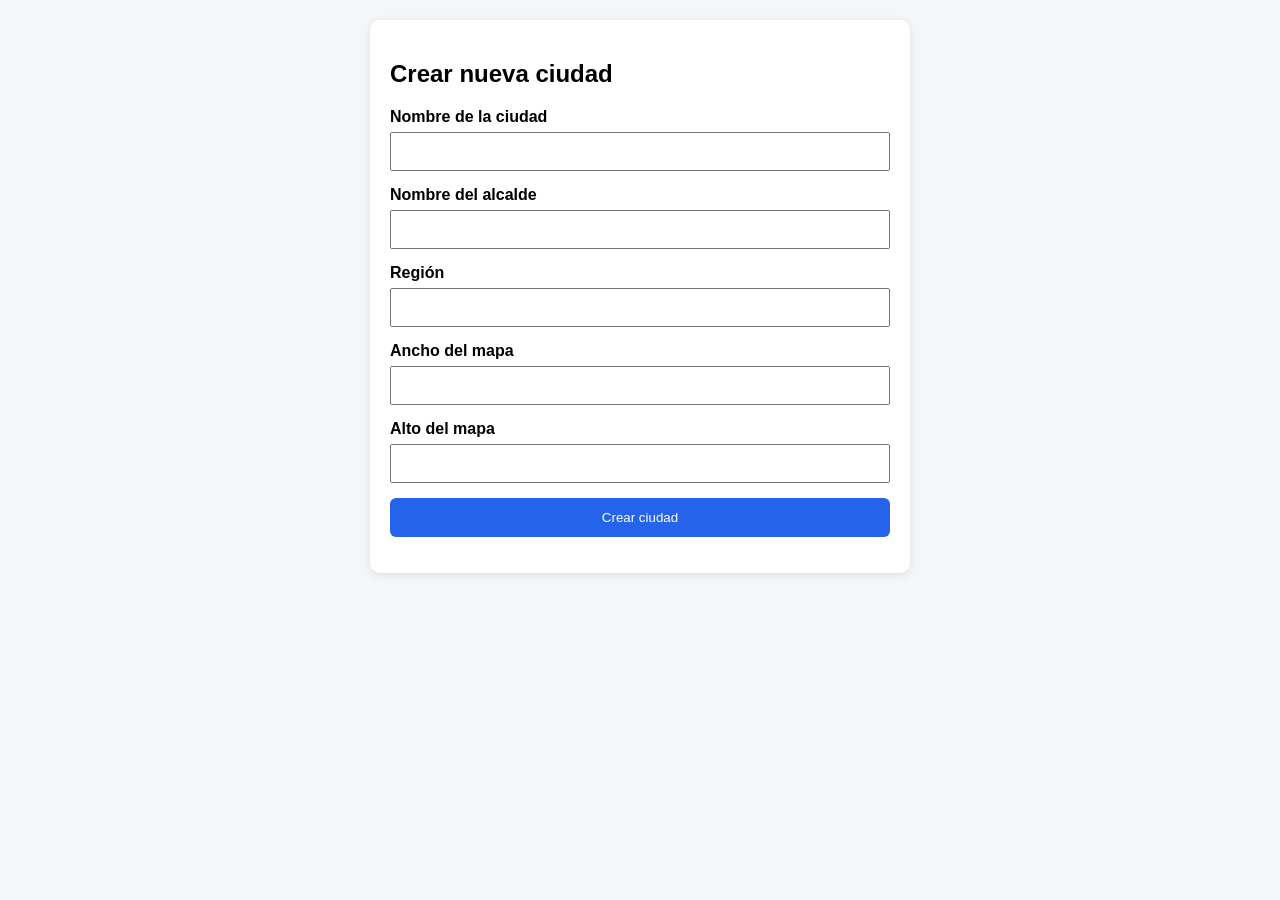
==== index.html @ 85f873ea "parametrización de ciudades" ====
<!DOCTYPE html>
<html lang="es">
<head>
    <meta charset="UTF-8">
    <title>Crear Ciudad</title>
    <link rel="stylesheet" href="./presentacion/estilos/ciudad.css">
</head>
<body>
    <section class="formulario-ciudad">
        <h1>Crear nueva ciudad</h1>

        <form id="formCrearCiudad">
            <div>
                <label for="nombreCiudad">Nombre de la ciudad</label>
                <input type="text" id="nombreCiudad" name="nombreCiudad" maxlength="50" required>
            </div>

            <div>
                <label for="nombreAlcalde">Nombre del alcalde</label>
                <input type="text" id="nombreAlcalde" name="nombreAlcalde" maxlength="50" required>
            </div>

            <div>
                <label for="region">Región</label>
                <input type="text" id="region" name="region" required>
            </div>

            <div>
                <label for="anchoMapa">Ancho del mapa</label>
                <input type="number" id="anchoMapa" name="anchoMapa" min="15" max="30" required>
            </div>

            <div>
                <label for="altoMapa">Alto del mapa</label>
                <input type="number" id="altoMapa" name="altoMapa" min="15" max="30" required>
            </div>

            <button type="submit">Crear ciudad</button>
        </form>

        <p id="mensaje"></p>
    </section>

    <script type="module" src="./presentacion/vistas/index.js"></script>
</body>
</html>
---- presentacion/estilos/ciudad.css ----
body {
    font-family: Arial, sans-serif;
    background-color: #f4f6f8;
    margin: 0;
    padding: 20px;
}

.formulario-ciudad {
    max-width: 500px;
    margin: 0 auto;
    background-color: white;
    padding: 20px;
    border-radius: 10px;
    box-shadow: 0 2px 8px rgba(0, 0, 0, 0.1);
}

.formulario-ciudad h1 {
    margin-bottom: 20px;
}

.formulario-ciudad div {
    margin-bottom: 15px;
}

.formulario-ciudad label {
    display: block;
    margin-bottom: 6px;
    font-weight: bold;
}

.formulario-ciudad input {
    width: 100%;
    padding: 10px;
    box-sizing: border-box;
}

.formulario-ciudad button {
    width: 100%;
    padding: 12px;
    background-color: #2563eb;
    color: white;
    border: none;
    border-radius: 6px;
    cursor: pointer;
}

.formulario-ciudad button:hover {
    background-color: #1d4ed8;
}

#mensaje {
    margin-top: 15px;
    font-weight: bold;
}
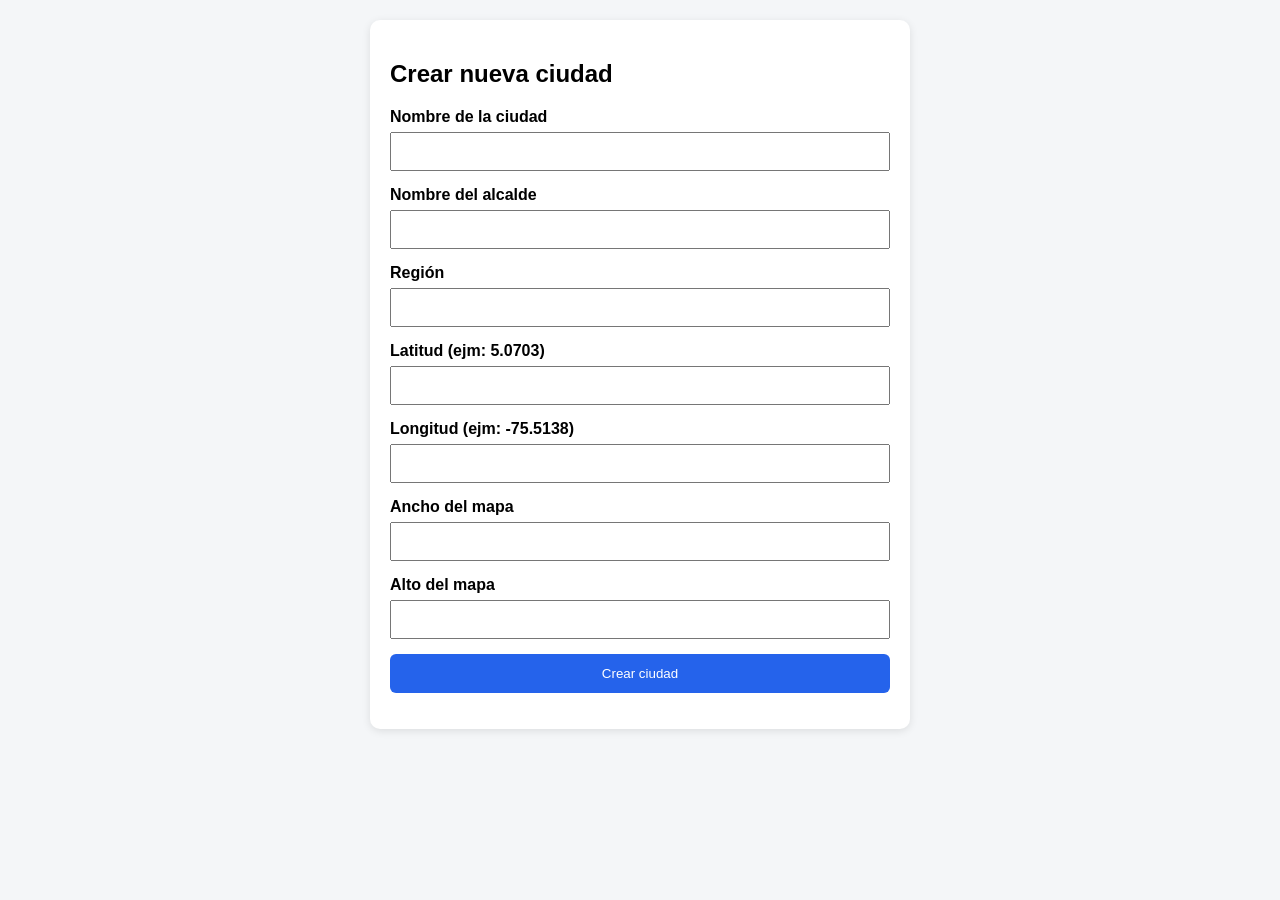
==== commit 26142f0d: "Actualizo todos los cambios" ====
--- a/index.html
+++ b/index.html
@@ -26,6 +26,16 @@
             </div>
 
             <div>
+                <label for="latitud">Latitud (ejm: 5.0703)</label>
+                <input type="number" id="latitud" name="latitud" step="any" required>
+            </div>
+
+            <div>
+                <label for="longitud">Longitud (ejm: -75.5138)</label>
+                <input type="number" id="longitud" name="longitud" step="any" required>
+            </div>
+
+            <div>
                 <label for="anchoMapa">Ancho del mapa</label>
                 <input type="number" id="anchoMapa" name="anchoMapa" min="15" max="30" required>
             </div>
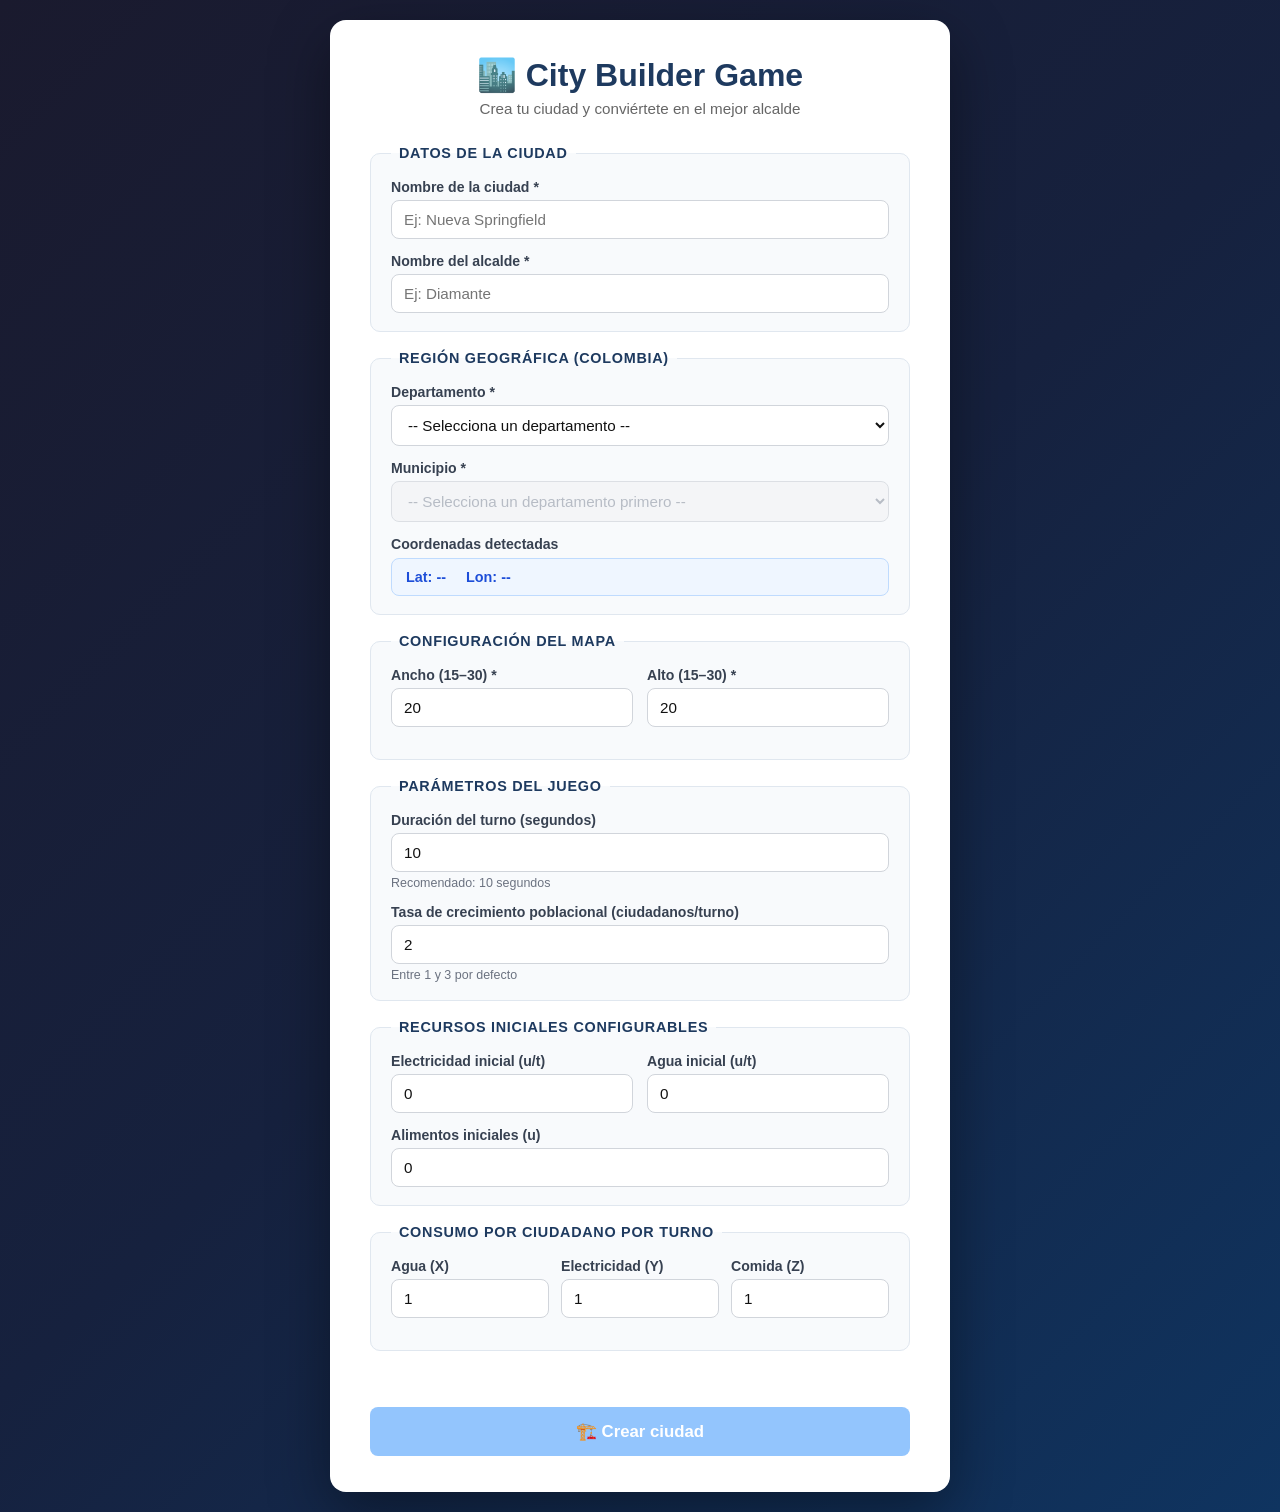
==== commit d08d8343: "Actualización" ====
--- a/index.html
+++ b/index.html
@@ -2,55 +2,167 @@
 <html lang="es">
 <head>
     <meta charset="UTF-8">
-    <title>Crear Ciudad</title>
+    <meta name="viewport" content="width=device-width, initial-scale=1.0">
+    <title>City Builder Game</title>
     <link rel="stylesheet" href="./presentacion/estilos/ciudad.css">
 </head>
 <body>
-    <section class="formulario-ciudad">
-        <h1>Crear nueva ciudad</h1>
 
-        <form id="formCrearCiudad">
-            <div>
-                <label for="nombreCiudad">Nombre de la ciudad</label>
-                <input type="text" id="nombreCiudad" name="nombreCiudad" maxlength="50" required>
+    <!-- Modal: continuar partida guardada -->
+    <div id="modal-continuar" class="modal-overlay oculto">
+        <div class="modal-caja">
+            <h2>¡Partida guardada encontrada!</h2>
+            <p id="modal-info-partida"></p>
+            <div class="modal-botones">
+                <button id="btn-continuar-partida" class="btn-primario">Continuar partida</button>
+                <button id="btn-nueva-partida" class="btn-secundario">Nueva ciudad</button>
+            </div>
+        </div>
+    </div>
+
+    <main class="pagina-inicio">
+        <div class="formulario-ciudad">
+            <div class="formulario-header">
+                <h1>🏙️ City Builder Game</h1>
+                <p class="subtitulo">Crea tu ciudad y conviértete en el mejor alcalde</p>
             </div>
 
-            <div>
-                <label for="nombreAlcalde">Nombre del alcalde</label>
-                <input type="text" id="nombreAlcalde" name="nombreAlcalde" maxlength="50" required>
-            </div>
+            <form id="formCrearCiudad" novalidate>
 
-            <div>
-                <label for="region">Región</label>
-                <input type="text" id="region" name="region" required>
-            </div>
+                <!-- SECCIÓN: Datos básicos -->
+                <fieldset class="seccion-form">
+                    <legend>Datos de la ciudad</legend>
 
-            <div>
-                <label for="latitud">Latitud (ejm: 5.0703)</label>
-                <input type="number" id="latitud" name="latitud" step="any" required>
-            </div>
+                    <div class="campo">
+                        <label for="nombreCiudad">Nombre de la ciudad *</label>
+                        <input type="text" id="nombreCiudad" maxlength="50"
+                               placeholder="Ej: Nueva Springfield" required>
+                    </div>
 
-            <div>
-                <label for="longitud">Longitud (ejm: -75.5138)</label>
-                <input type="number" id="longitud" name="longitud" step="any" required>
-            </div>
+                    <div class="campo">
+                        <label for="nombreAlcalde">Nombre del alcalde *</label>
+                        <input type="text" id="nombreAlcalde" maxlength="50"
+                               placeholder="Ej: Diamante" required>
+                    </div>
+                </fieldset>
 
-            <div>
-                <label for="anchoMapa">Ancho del mapa</label>
-                <input type="number" id="anchoMapa" name="anchoMapa" min="15" max="30" required>
-            </div>
+                <!-- SECCIÓN: Región geográfica -->
+                <fieldset class="seccion-form">
+                    <legend>Región geográfica (Colombia)</legend>
 
-            <div>
-                <label for="altoMapa">Alto del mapa</label>
-                <input type="number" id="altoMapa" name="altoMapa" min="15" max="30" required>
-            </div>
+                    <div class="campo">
+                        <label for="selectDepartamento">Departamento *</label>
+                        <select id="selectDepartamento" required>
+                            <option value="">-- Cargando departamentos... --</option>
+                        </select>
+                    </div>
 
-            <button type="submit">Crear ciudad</button>
-        </form>
+                    <div class="campo">
+                        <label for="selectMunicipio">Municipio *</label>
+                        <select id="selectMunicipio" required disabled>
+                            <option value="">-- Selecciona un departamento primero --</option>
+                        </select>
+                    </div>
 
-        <p id="mensaje"></p>
-    </section>
+                    <div class="campo coordenadas-preview">
+                        <label>Coordenadas detectadas</label>
+                        <div id="coordenadas-info" class="coordenadas-info">
+                            <span id="lat-display">Lat: --</span>
+                            <span id="lon-display">Lon: --</span>
+                        </div>
+                        <input type="hidden" id="region">
+                        <input type="hidden" id="latitud">
+                        <input type="hidden" id="longitud">
+                    </div>
+                </fieldset>
 
-    <script type="module" src="./presentacion/vistas/index.js"></script>
+                <!-- SECCIÓN: Mapa -->
+                <fieldset class="seccion-form">
+                    <legend>Configuración del mapa</legend>
+
+                    <div class="campos-dobles">
+                        <div class="campo">
+                            <label for="anchoMapa">Ancho (15–30) *</label>
+                            <input type="number" id="anchoMapa" min="15" max="30"
+                                   value="20" required>
+                        </div>
+                        <div class="campo">
+                            <label for="altoMapa">Alto (15–30) *</label>
+                            <input type="number" id="altoMapa" min="15" max="30"
+                                   value="20" required>
+                        </div>
+                    </div>
+                </fieldset>
+
+                <!-- SECCIÓN: Parámetros del juego -->
+                <fieldset class="seccion-form">
+                    <legend>Parámetros del juego</legend>
+
+                    <div class="campo">
+                        <label for="duracionTurno">Duración del turno (segundos)</label>
+                        <input type="number" id="duracionTurno" min="5" max="120"
+                               value="10">
+                        <span class="campo-ayuda">Recomendado: 10 segundos</span>
+                    </div>
+
+                    <div class="campo">
+                        <label for="tasaCrecimiento">Tasa de crecimiento poblacional (ciudadanos/turno)</label>
+                        <input type="number" id="tasaCrecimiento" min="1" max="10"
+                               value="2">
+                        <span class="campo-ayuda">Entre 1 y 3 por defecto</span>
+                    </div>
+                </fieldset>
+
+                <!-- SECCIÓN: Recursos iniciales -->
+                <fieldset class="seccion-form">
+                    <legend>Recursos iniciales configurables</legend>
+
+                    <div class="campos-dobles">
+                        <div class="campo">
+                            <label for="electricidadInicial">Electricidad inicial (u/t)</label>
+                            <input type="number" id="electricidadInicial" min="0" value="0">
+                        </div>
+                        <div class="campo">
+                            <label for="aguaInicial">Agua inicial (u/t)</label>
+                            <input type="number" id="aguaInicial" min="0" value="0">
+                        </div>
+                    </div>
+
+                    <div class="campo">
+                        <label for="alimentosInicial">Alimentos iniciales (u)</label>
+                        <input type="number" id="alimentosInicial" min="0" value="0">
+                    </div>
+                </fieldset>
+
+                <!-- SECCIÓN: Consumo por ciudadano -->
+                <fieldset class="seccion-form">
+                    <legend>Consumo por ciudadano por turno</legend>
+
+                    <div class="campos-tres">
+                        <div class="campo">
+                            <label for="consumoAgua">Agua (X)</label>
+                            <input type="number" id="consumoAgua" min="0" step="0.1" value="1">
+                        </div>
+                        <div class="campo">
+                            <label for="consumoElectricidad">Electricidad (Y)</label>
+                            <input type="number" id="consumoElectricidad" min="0" step="0.1" value="1">
+                        </div>
+                        <div class="campo">
+                            <label for="consumoComida">Comida (Z)</label>
+                            <input type="number" id="consumoComida" min="0" step="0.1" value="1">
+                        </div>
+                    </div>
+                </fieldset>
+
+                <p id="mensaje" class="mensaje" aria-live="polite"></p>
+
+                <button type="submit" id="btn-crear" class="btn-primario btn-crear" disabled>
+                    🏗️ Crear ciudad
+                </button>
+            </form>
+        </div>
+    </main>
+
+    <script type="module" src="./presentacion/Scripts/index.js"></script>
 </body>
 </html>
--- a/presentacion/estilos/ciudad.css
+++ b/presentacion/estilos/ciudad.css
@@ -1,54 +1,305 @@
+/* ── Reset y base ────────────────────────────────────────────── */
+*, *::before, *::after {
+    box-sizing: border-box;
+    margin: 0;
+    padding: 0;
+}
+
 body {
-    font-family: Arial, sans-serif;
-    background-color: #f4f6f8;
-    margin: 0;
+    font-family: 'Segoe UI', Arial, sans-serif;
+    background: linear-gradient(135deg, #1a1a2e 0%, #16213e 50%, #0f3460 100%);
+    min-height: 100vh;
+    display: flex;
+    align-items: center;
+    justify-content: center;
     padding: 20px;
+    color: #222;
+}
+
+/* ── Página de inicio ────────────────────────────────────────── */
+.pagina-inicio {
+    width: 100%;
+    display: flex;
+    justify-content: center;
 }
 
 .formulario-ciudad {
-    max-width: 500px;
-    margin: 0 auto;
-    background-color: white;
+    background: #ffffff;
+    border-radius: 16px;
+    box-shadow: 0 20px 60px rgba(0, 0, 0, 0.4);
+    padding: 36px 40px;
+    width: 100%;
+    max-width: 620px;
+}
+
+/* ── Header ──────────────────────────────────────────────────── */
+.formulario-header {
+    text-align: center;
+    margin-bottom: 28px;
+}
+
+.formulario-header h1 {
+    font-size: 2rem;
+    color: #1e3a5f;
+    margin-bottom: 6px;
+}
+
+.subtitulo {
+    color: #666;
+    font-size: 0.95rem;
+}
+
+/* ── Fieldsets ───────────────────────────────────────────────── */
+.seccion-form {
+    border: 1px solid #e0e7ef;
+    border-radius: 10px;
+    padding: 18px 20px;
+    margin-bottom: 18px;
+    background: #f8fafc;
+}
+
+.seccion-form legend {
+    font-weight: 700;
+    font-size: 0.9rem;
+    color: #1e3a5f;
+    padding: 0 8px;
+    text-transform: uppercase;
+    letter-spacing: 0.05em;
+}
+
+/* ── Campos ──────────────────────────────────────────────────── */
+.campo {
+    margin-bottom: 14px;
+}
+
+.campo:last-child {
+    margin-bottom: 0;
+}
+
+.campo label {
+    display: block;
+    font-weight: 600;
+    font-size: 0.88rem;
+    color: #374151;
+    margin-bottom: 5px;
+}
+
+.campo input,
+.campo select {
+    width: 100%;
+    padding: 10px 12px;
+    border: 1.5px solid #d1d5db;
+    border-radius: 8px;
+    font-size: 0.95rem;
+    background: #fff;
+    transition: border-color 0.2s, box-shadow 0.2s;
+    color: #111;
+}
+
+.campo input:focus,
+.campo select:focus {
+    outline: none;
+    border-color: #2563eb;
+    box-shadow: 0 0 0 3px rgba(37, 99, 235, 0.15);
+}
+
+.campo input:disabled,
+.campo select:disabled {
+    background: #f3f4f6;
+    color: #9ca3af;
+    cursor: not-allowed;
+}
+
+.campo-ayuda {
+    font-size: 0.78rem;
+    color: #6b7280;
+    margin-top: 4px;
+    display: block;
+}
+
+/* ── Campos dobles y triples ─────────────────────────────────── */
+.campos-dobles {
+    display: grid;
+    grid-template-columns: 1fr 1fr;
+    gap: 14px;
+}
+
+.campos-tres {
+    display: grid;
+    grid-template-columns: 1fr 1fr 1fr;
+    gap: 12px;
+}
+
+/* ── Coordenadas preview ─────────────────────────────────────── */
+.coordenadas-info {
+    display: flex;
+    gap: 20px;
+    padding: 10px 14px;
+    background: #eff6ff;
+    border: 1.5px solid #bfdbfe;
+    border-radius: 8px;
+    font-size: 0.9rem;
+    font-weight: 600;
+    color: #1d4ed8;
+    margin-top: 6px;
+}
+
+/* ── Botones ─────────────────────────────────────────────────── */
+.btn-primario {
+    background: #2563eb;
+    color: #fff;
+    border: none;
+    border-radius: 8px;
+    padding: 12px 20px;
+    font-size: 1rem;
+    font-weight: 600;
+    cursor: pointer;
+    transition: background 0.2s, transform 0.1s;
+}
+
+.btn-primario:hover:not(:disabled) {
+    background: #1d4ed8;
+    transform: translateY(-1px);
+}
+
+.btn-primario:disabled {
+    background: #93c5fd;
+    cursor: not-allowed;
+    transform: none;
+}
+
+.btn-secundario {
+    background: #f3f4f6;
+    color: #374151;
+    border: 1.5px solid #d1d5db;
+    border-radius: 8px;
+    padding: 12px 20px;
+    font-size: 1rem;
+    font-weight: 600;
+    cursor: pointer;
+    transition: background 0.2s;
+}
+
+.btn-secundario:hover {
+    background: #e5e7eb;
+}
+
+.btn-crear {
+    width: 100%;
+    padding: 14px;
+    font-size: 1.05rem;
+    margin-top: 6px;
+}
+
+/* ── Mensaje de estado ───────────────────────────────────────── */
+.mensaje {
+    font-size: 0.92rem;
+    font-weight: 600;
+    padding: 10px 14px;
+    border-radius: 8px;
+    margin-bottom: 12px;
+    min-height: 20px;
+}
+
+.mensaje.exito {
+    background: #d1fae5;
+    color: #065f46;
+    border: 1px solid #6ee7b7;
+}
+
+.mensaje.error {
+    background: #fee2e2;
+    color: #991b1b;
+    border: 1px solid #fca5a5;
+}
+
+/* ── Modal partida guardada ──────────────────────────────────── */
+.modal-overlay {
+    position: fixed;
+    inset: 0;
+    background: rgba(0, 0, 0, 0.65);
+    display: flex;
+    align-items: center;
+    justify-content: center;
+    z-index: 1000;
     padding: 20px;
-    border-radius: 10px;
-    box-shadow: 0 2px 8px rgba(0, 0, 0, 0.1);
-}
-
-.formulario-ciudad h1 {
-    margin-bottom: 20px;
-}
-
-.formulario-ciudad div {
-    margin-bottom: 15px;
-}
-
-.formulario-ciudad label {
-    display: block;
-    margin-bottom: 6px;
-    font-weight: bold;
-}
-
-.formulario-ciudad input {
-    width: 100%;
-    padding: 10px;
-    box-sizing: border-box;
-}
-
-.formulario-ciudad button {
-    width: 100%;
-    padding: 12px;
-    background-color: #2563eb;
-    color: white;
-    border: none;
-    border-radius: 6px;
-    cursor: pointer;
-}
-
-.formulario-ciudad button:hover {
-    background-color: #1d4ed8;
-}
-
-#mensaje {
-    margin-top: 15px;
-    font-weight: bold;
-}
+}
+
+.modal-overlay.oculto {
+    display: none;
+}
+
+.modal-caja {
+    background: #fff;
+    border-radius: 14px;
+    padding: 32px 36px;
+    max-width: 480px;
+    width: 100%;
+    box-shadow: 0 20px 50px rgba(0,0,0,0.3);
+    text-align: center;
+}
+
+.modal-caja h2 {
+    font-size: 1.4rem;
+    color: #1e3a5f;
+    margin-bottom: 12px;
+}
+
+.modal-caja p {
+    color: #4b5563;
+    margin-bottom: 24px;
+    font-size: 0.95rem;
+    line-height: 1.5;
+}
+
+.modal-botones {
+    display: flex;
+    gap: 12px;
+    justify-content: center;
+    flex-wrap: wrap;
+}
+
+.modal-botones button {
+    min-width: 160px;
+}
+
+/* ── Responsive ──────────────────────────────────────────────── */
+@media (max-width: 640px) {
+    .formulario-ciudad {
+        padding: 24px 18px;
+    }
+
+    .formulario-header h1 {
+        font-size: 1.5rem;
+    }
+
+    .campos-dobles,
+    .campos-tres {
+        grid-template-columns: 1fr;
+    }
+
+    .coordenadas-info {
+        flex-direction: column;
+        gap: 4px;
+    }
+
+    .modal-botones {
+        flex-direction: column;
+    }
+
+    .modal-botones button {
+        width: 100%;
+    }
+}
+
+@media (max-width: 400px) {
+    body {
+        padding: 10px;
+        align-items: flex-start;
+    }
+
+    .formulario-ciudad {
+        border-radius: 10px;
+        padding: 18px 14px;
+    }
+}
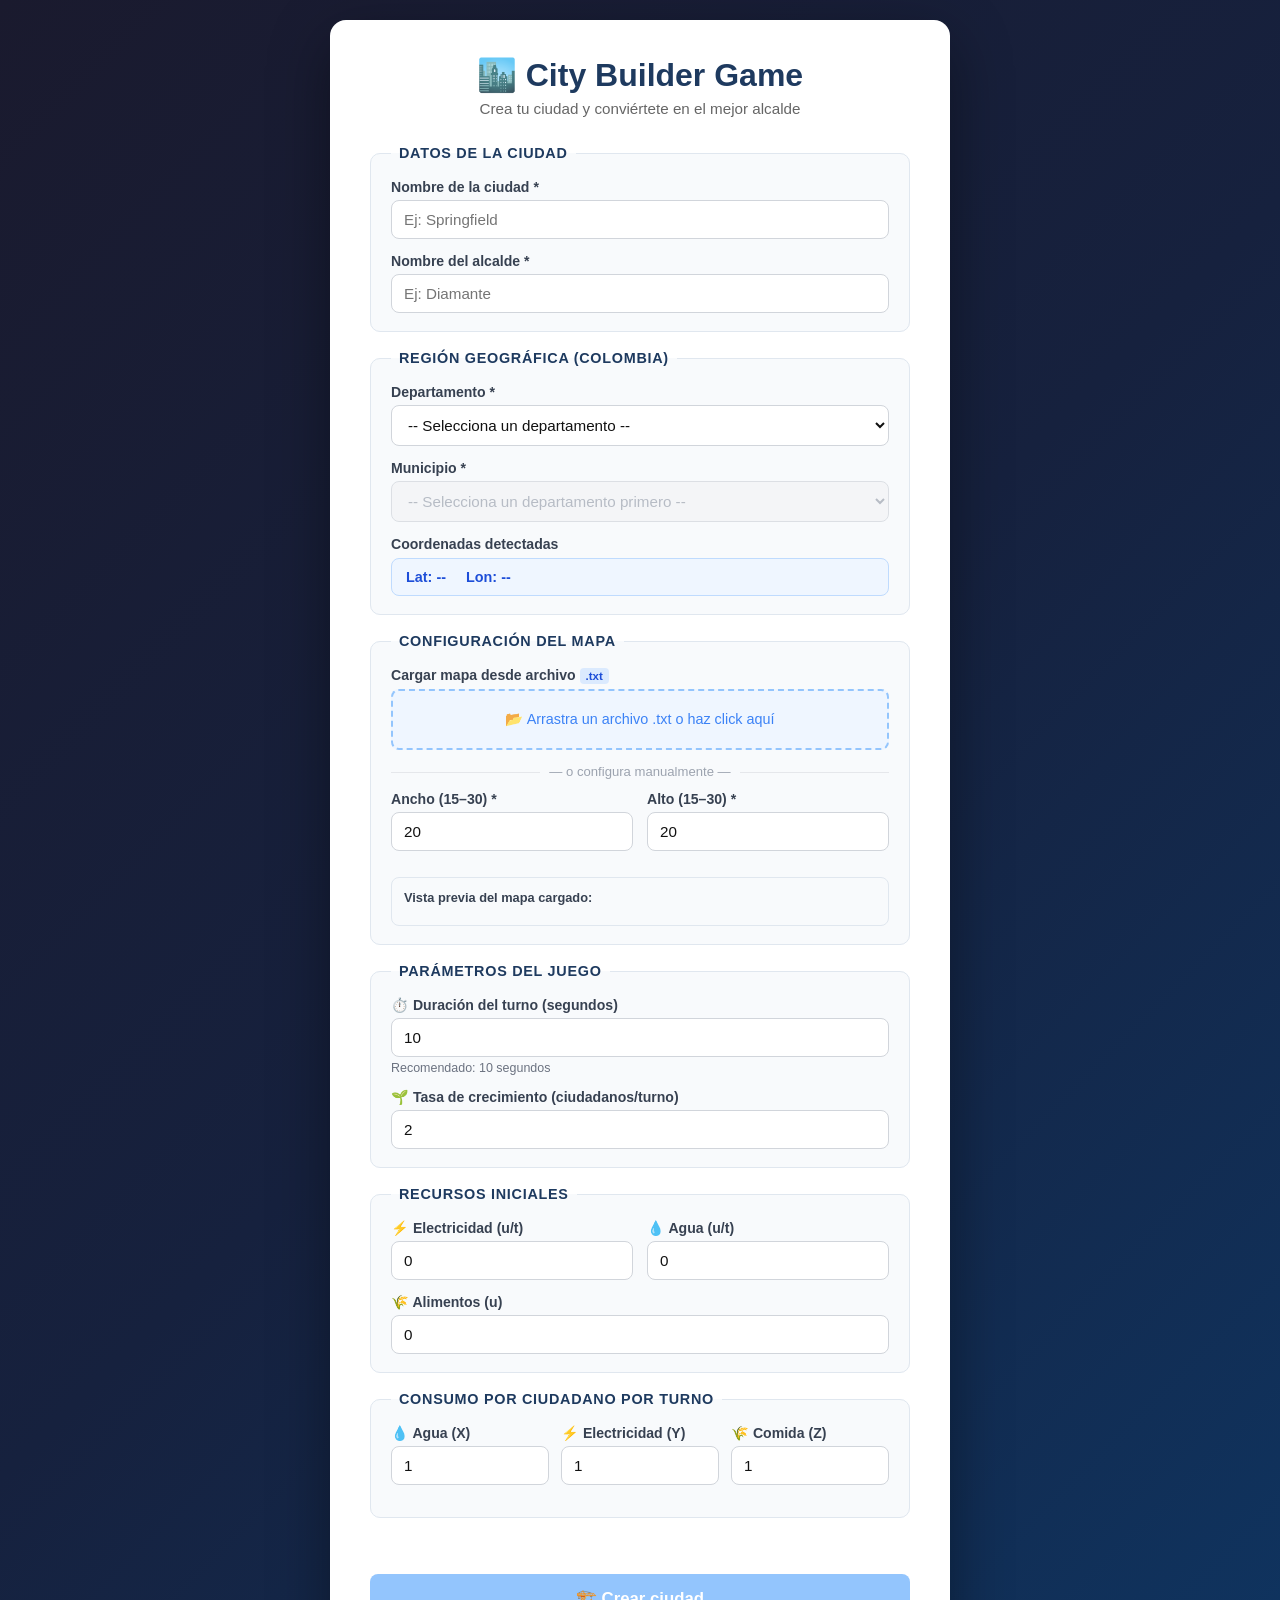
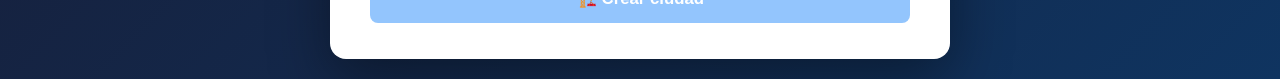
==== commit f5ed4c99: "Actualización" ====
--- a/index.html
+++ b/index.html
@@ -14,14 +14,15 @@
             <h2>¡Partida guardada encontrada!</h2>
             <p id="modal-info-partida"></p>
             <div class="modal-botones">
-                <button id="btn-continuar-partida" class="btn-primario">Continuar partida</button>
-                <button id="btn-nueva-partida" class="btn-secundario">Nueva ciudad</button>
+                <button id="btn-continuar-partida" class="btn-primario">▶ Continuar partida</button>
+                <button id="btn-nueva-partida" class="btn-secundario">🆕 Nueva ciudad</button>
             </div>
         </div>
     </div>
 
     <main class="pagina-inicio">
         <div class="formulario-ciudad">
+
             <div class="formulario-header">
                 <h1>🏙️ City Builder Game</h1>
                 <p class="subtitulo">Crea tu ciudad y conviértete en el mejor alcalde</p>
@@ -36,7 +37,7 @@
                     <div class="campo">
                         <label for="nombreCiudad">Nombre de la ciudad *</label>
                         <input type="text" id="nombreCiudad" maxlength="50"
-                               placeholder="Ej: Nueva Springfield" required>
+                               placeholder="Ej: Springfield" required>
                     </div>
 
                     <div class="campo">
@@ -64,7 +65,7 @@
                         </select>
                     </div>
 
-                    <div class="campo coordenadas-preview">
+                    <div class="campo">
                         <label>Coordenadas detectadas</label>
                         <div id="coordenadas-info" class="coordenadas-info">
                             <span id="lat-display">Lat: --</span>
@@ -80,17 +81,36 @@
                 <fieldset class="seccion-form">
                     <legend>Configuración del mapa</legend>
 
+                    <!-- Cargar desde archivo -->
+                    <div class="campo">
+                        <label>Cargar mapa desde archivo <span class="badge">.txt</span></label>
+                        <div class="carga-archivo-area" id="carga-archivo-area">
+                            <span>📂 Arrastra un archivo .txt o haz click aquí</span>
+                            <input type="file" id="inputArchivoMapa" accept=".txt"
+                                   class="input-archivo-oculto">
+                        </div>
+                        <p id="estado-archivo" class="campo-ayuda"></p>
+                    </div>
+
+                    <div class="separador-o">
+                        <span>— o configura manualmente —</span>
+                    </div>
+
                     <div class="campos-dobles">
                         <div class="campo">
                             <label for="anchoMapa">Ancho (15–30) *</label>
-                            <input type="number" id="anchoMapa" min="15" max="30"
-                                   value="20" required>
+                            <input type="number" id="anchoMapa" min="15" max="30" value="20">
                         </div>
                         <div class="campo">
                             <label for="altoMapa">Alto (15–30) *</label>
-                            <input type="number" id="altoMapa" min="15" max="30"
-                                   value="20" required>
+                            <input type="number" id="altoMapa" min="15" max="30" value="20">
                         </div>
+                    </div>
+
+                    <!-- Preview del mapa cargado -->
+                    <div id="preview-mapa" class="preview-mapa oculto">
+                        <p class="preview-titulo">Vista previa del mapa cargado:</p>
+                        <div id="preview-grid" class="preview-grid"></div>
                     </div>
                 </fieldset>
 
@@ -99,37 +119,34 @@
                     <legend>Parámetros del juego</legend>
 
                     <div class="campo">
-                        <label for="duracionTurno">Duración del turno (segundos)</label>
-                        <input type="number" id="duracionTurno" min="5" max="120"
-                               value="10">
+                        <label for="duracionTurno">⏱️ Duración del turno (segundos)</label>
+                        <input type="number" id="duracionTurno" min="5" max="120" value="10">
                         <span class="campo-ayuda">Recomendado: 10 segundos</span>
                     </div>
 
                     <div class="campo">
-                        <label for="tasaCrecimiento">Tasa de crecimiento poblacional (ciudadanos/turno)</label>
-                        <input type="number" id="tasaCrecimiento" min="1" max="10"
-                               value="2">
-                        <span class="campo-ayuda">Entre 1 y 3 por defecto</span>
+                        <label for="tasaCrecimiento">🌱 Tasa de crecimiento (ciudadanos/turno)</label>
+                        <input type="number" id="tasaCrecimiento" min="1" max="10" value="2">
                     </div>
                 </fieldset>
 
                 <!-- SECCIÓN: Recursos iniciales -->
                 <fieldset class="seccion-form">
-                    <legend>Recursos iniciales configurables</legend>
+                    <legend>Recursos iniciales</legend>
 
                     <div class="campos-dobles">
                         <div class="campo">
-                            <label for="electricidadInicial">Electricidad inicial (u/t)</label>
+                            <label for="electricidadInicial">⚡ Electricidad (u/t)</label>
                             <input type="number" id="electricidadInicial" min="0" value="0">
                         </div>
                         <div class="campo">
-                            <label for="aguaInicial">Agua inicial (u/t)</label>
+                            <label for="aguaInicial">💧 Agua (u/t)</label>
                             <input type="number" id="aguaInicial" min="0" value="0">
                         </div>
                     </div>
 
                     <div class="campo">
-                        <label for="alimentosInicial">Alimentos iniciales (u)</label>
+                        <label for="alimentosInicial">🌾 Alimentos (u)</label>
                         <input type="number" id="alimentosInicial" min="0" value="0">
                     </div>
                 </fieldset>
@@ -140,15 +157,15 @@
 
                     <div class="campos-tres">
                         <div class="campo">
-                            <label for="consumoAgua">Agua (X)</label>
+                            <label for="consumoAgua">💧 Agua (X)</label>
                             <input type="number" id="consumoAgua" min="0" step="0.1" value="1">
                         </div>
                         <div class="campo">
-                            <label for="consumoElectricidad">Electricidad (Y)</label>
+                            <label for="consumoElectricidad">⚡ Electricidad (Y)</label>
                             <input type="number" id="consumoElectricidad" min="0" step="0.1" value="1">
                         </div>
                         <div class="campo">
-                            <label for="consumoComida">Comida (Z)</label>
+                            <label for="consumoComida">🌾 Comida (Z)</label>
                             <input type="number" id="consumoComida" min="0" step="0.1" value="1">
                         </div>
                     </div>
@@ -159,6 +176,7 @@
                 <button type="submit" id="btn-crear" class="btn-primario btn-crear" disabled>
                     🏗️ Crear ciudad
                 </button>
+
             </form>
         </div>
     </main>
--- a/presentacion/estilos/ciudad.css
+++ b/presentacion/estilos/ciudad.css
@@ -303,3 +303,101 @@
         padding: 18px 14px;
     }
 }
+
+/* ── Carga de archivo ────────────────────────────────────────── */
+.carga-archivo-area {
+    position: relative;
+    border: 2px dashed #93c5fd;
+    border-radius: 8px;
+    padding: 20px;
+    text-align: center;
+    cursor: pointer;
+    color: #3b82f6;
+    font-size: 0.9rem;
+    background: #eff6ff;
+    transition: background 0.2s, border-color 0.2s;
+    margin-top: 6px;
+}
+
+.carga-archivo-area:hover,
+.carga-archivo-area.arrastrando {
+    background: #dbeafe;
+    border-color: #2563eb;
+}
+
+.input-archivo-oculto {
+    position: absolute;
+    inset: 0;
+    opacity: 0;
+    cursor: pointer;
+    width: 100%;
+    height: 100%;
+}
+
+.estado-archivo-exito { color: #065f46; font-weight: 600; }
+.estado-archivo-error { color: #991b1b; font-weight: 600; }
+
+/* ── Preview del mapa ────────────────────────────────────────── */
+.preview-mapa {
+    margin-top: 12px;
+    border: 1px solid #e0e7ef;
+    border-radius: 8px;
+    padding: 12px;
+    background: #f8fafc;
+}
+
+.preview-titulo {
+    font-size: 0.8rem;
+    font-weight: 600;
+    color: #374151;
+    margin-bottom: 8px;
+}
+
+.preview-grid {
+    display: grid;
+    gap: 1px;
+    width: 100%;
+    max-height: 200px;
+    overflow: auto;
+}
+
+.preview-celda {
+    width: 100%;
+    aspect-ratio: 1;
+    border-radius: 1px;
+    min-width: 6px;
+    min-height: 6px;
+}
+
+/* ── Separador ───────────────────────────────────────────────── */
+.separador-o {
+    text-align: center;
+    color: #9ca3af;
+    font-size: 0.82rem;
+    margin: 12px 0;
+    position: relative;
+}
+
+.separador-o::before,
+.separador-o::after {
+    content: "";
+    position: absolute;
+    top: 50%;
+    width: 30%;
+    height: 1px;
+    background: #e5e7eb;
+}
+
+.separador-o::before { left: 0; }
+.separador-o::after  { right: 0; }
+
+/* ── Badge ───────────────────────────────────────────────────── */
+.badge {
+    background: #dbeafe;
+    color: #1d4ed8;
+    font-size: 0.72rem;
+    font-weight: 700;
+    padding: 2px 6px;
+    border-radius: 4px;
+    vertical-align: middle;
+}
